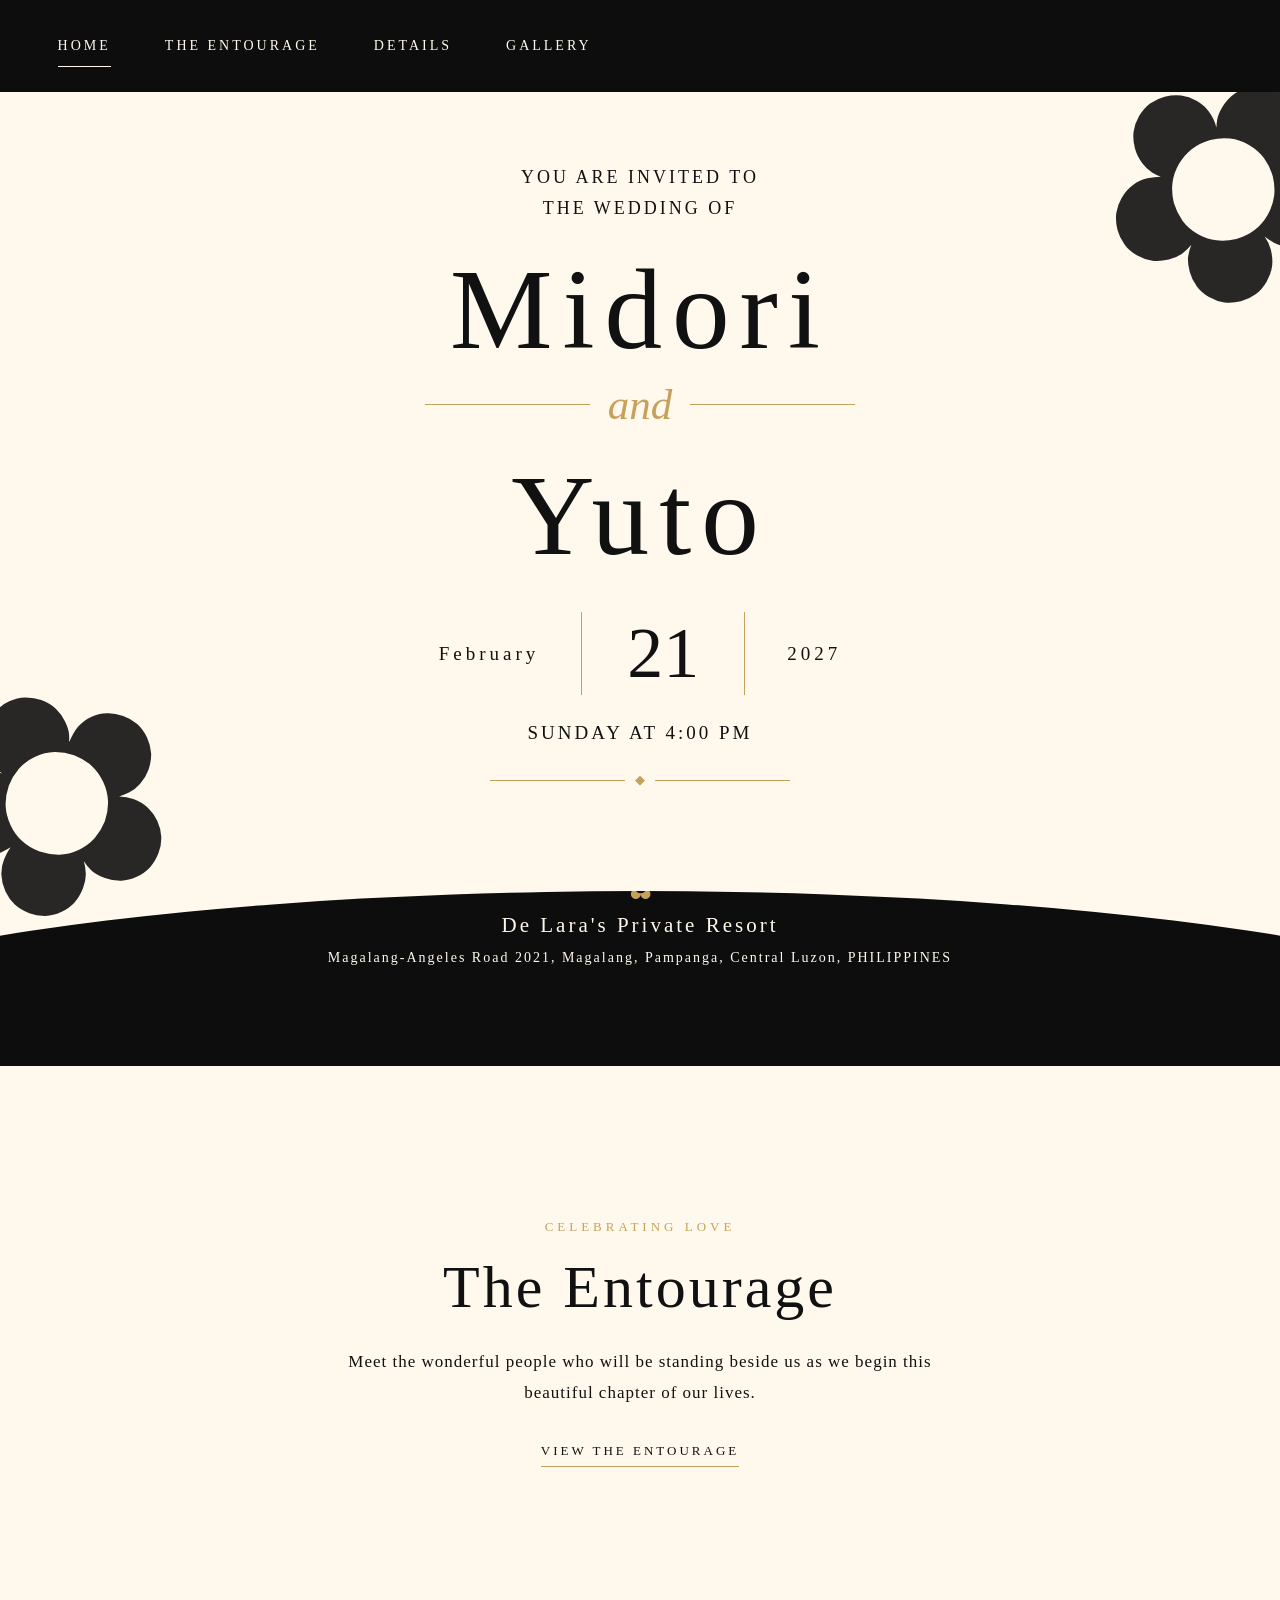
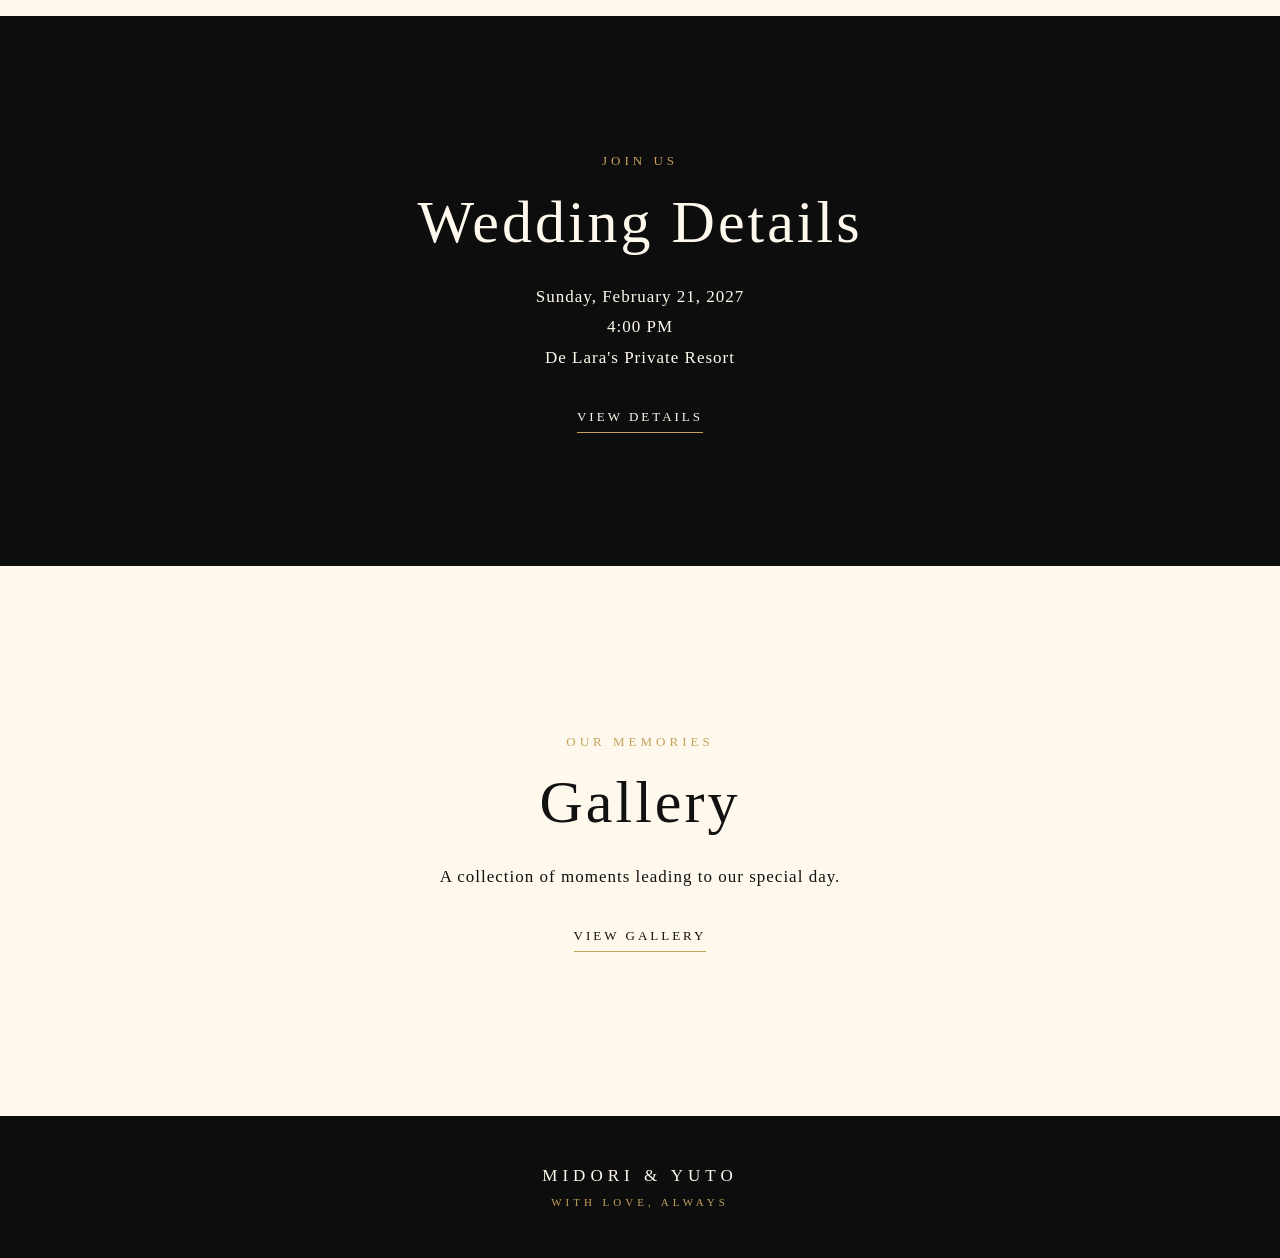
==== index.html @ 74cc9cc7 "Add files via upload" ====
<!DOCTYPE html>
<html lang="en">
<head>
    <meta charset="UTF-8">
    <meta name="viewport" content="width=device-width, initial-scale=1.0">

    <title>Midori and Yuto</title>

    <link rel="stylesheet" href="style.css">
    <link rel="icon" type="image/png" href="midologo.jpg">
</head>

<body>

    <!-- ================= NAVIGATION ================= -->

    <header class="navbar">

        <nav class="nav-links">

            <a href="index.html" class="active">
                HOME
            </a>

            <a href="entourage.html">
                THE ENTOURAGE
            </a>

            <a href="details.html">
                DETAILS
            </a>

            <a href="gallery.html">
                GALLERY
            </a>

        </nav>

    </header>


    <!-- ================= HERO SECTION ================= -->

    <main>

        <section class="hero">

            <!-- Decorative Flowers -->

            <div class="flower flower-left">
                ✿
            </div>

            <div class="flower flower-right">
                ✿
            </div>


            <div class="hero-content">

                <p class="small-heading">
                    YOU ARE INVITED TO
                </p>

                <p class="small-heading">
                    THE WEDDING OF
                </p>


                <h1>
                    Midori
                </h1>


                <div class="and-container">

                    <span class="line"></span>

                    <span class="and">
                        and
                    </span>

                    <span class="line"></span>

                </div>


                <h1>
                    Yuto
                </h1>


                <!-- DATE -->

                <div class="date">

                    <div class="date-side">
                        February
                    </div>

                    <div class="date-number">
                        21
                    </div>

                    <div class="date-side">
                        2027
                    </div>

                </div>


                <p class="day">
                    SUNDAY AT 4:00 PM
                </p>


                <div class="gold-divider">
                    <span>◆</span>
                </div>

            </div>


            <!-- ================= VENUE ================= -->

            <section class="venue">

                <div class="venue-decoration">
                    ✿
                </div>

                <h2>
                    De Lara's Private Resort
                </h2>

                <p>
                    Magalang-Angeles Road 2021,
                    Magalang, Pampanga, Central Luzon, PHILIPPINES
                </p>

            </section>

        </section>


        <!-- ================= OUR STORY / PREVIEW ================= -->

        <section class="content-section">

            <p class="section-label">
                CELEBRATING LOVE
            </p>

            <h2>
                The Entourage
            </h2>

            <p>
                Meet the wonderful people who will be
                standing beside us as we begin this
                beautiful chapter of our lives.
            </p>

            <a href="entourage.html" class="text-button">
                VIEW THE ENTOURAGE
            </a>

        </section>


        <!-- ================= DETAILS ================= -->

        <section class="content-section dark-section">

            <p class="section-label">
                JOIN US
            </p>

            <h2>
                Wedding Details
            </h2>

            <p>
                Sunday, February 21, 2027
                <br>
                4:00 PM
                <br>
                De Lara's Private Resort
            </p>

            <a href="details.html" class="text-button">
                VIEW DETAILS
            </a>

        </section>


        <!-- ================= GALLERY ================= -->

        <section class="content-section">

            <p class="section-label">
                OUR MEMORIES
            </p>

            <h2>
                Gallery
            </h2>

            <p>
                A collection of moments leading
                to our special day.
            </p>

            <a href="gallery.html" class="text-button">
                VIEW GALLERY
            </a>

        </section>

    </main>


    <!-- ================= FOOTER ================= -->

    <footer>

        <p>
            MIDORI & YUTO
        </p>

        <span>
            WITH LOVE, ALWAYS
        </span>

    </footer>


    <script src="script.js"></script>

</body>
</html>
---- style.css ----
/* =========================================
   GLOBAL
========================================= */

* {
    margin: 0;
    padding: 0;
    box-sizing: border-box;
}

html {
    scroll-behavior: smooth;
}

body {
    background: #FFF9ED;
    color: #111111;
    font-family: Georgia, "Times New Roman", serif;
}

a {
    text-decoration: none;
    color: inherit;
}


/* =========================================
   NAVIGATION
========================================= */

.navbar {
    height: 92px;
    background: #0D0D0D;

    display: flex;
    align-items: center;

    padding: 0 4.5%;

    position: relative;
    z-index: 100;
}

.nav-links {
    display: flex;
    align-items: center;
    gap: 54px;
}

.nav-links a {
    color: #FFF9ED;

    font-size: 14px;
    letter-spacing: 3px;

    position: relative;

    transition: 0.3s ease;
}

.nav-links a:hover {
    color: #C6A15B;
}

.nav-links a.active::after {
    content: "";

    position: absolute;

    left: 0;
    right: 0;

    bottom: -13px;

    height: 1px;

    background: #FFF9ED;
}


/* =========================================
   MENU BUTTON
========================================= */

.menu-button {
    margin-left: auto;

    width: 49px;
    height: 49px;

    border: 1px solid #C6A15B;
    border-radius: 50%;

    background: transparent;

    display: flex;
    flex-direction: column;

    justify-content: center;
    align-items: center;

    gap: 5px;

    cursor: pointer;
}

.menu-button span {
    display: block;

    width: 17px;
    height: 1px;

    background: #FFF9ED;
}


/* =========================================
   HERO
========================================= */

.hero {
    min-height: calc(100vh - 92px);

    background: #FFF9ED;

    position: relative;

    overflow: hidden;

    display: flex;
    flex-direction: column;
}


/* =========================================
   HERO CONTENT
========================================= */

.hero-content {
    text-align: center;

    padding-top: 70px;

    position: relative;
    z-index: 5;
}

.small-heading {
    font-size: 18px;

    letter-spacing: 3px;

    line-height: 1.7;
}

.hero h1 {
    font-size: clamp(70px, 9vw, 120px);

    font-weight: 400;

    letter-spacing: 10px;

    margin: 32px 0 12px;

    line-height: 0.95;
}


/* =========================================
   AND
========================================= */

.and-container {
    display: flex;

    justify-content: center;
    align-items: center;

    gap: 18px;

    margin: 15px auto;
}

.line {
    width: 165px;

    height: 1px;

    background: #C6A15B;
}

.and {
    color: #C6A15B;

    font-family: cursive;

    font-size: 43px;

    font-style: italic;
}


/* =========================================
   DATE
========================================= */

.date {
    display: flex;

    justify-content: center;
    align-items: center;

    margin-top: 42px;

    gap: 42px;
}

.date-side {
    font-size: 19px;

    letter-spacing: 4px;
}

.date-number {
    font-size: 72px;

    font-weight: 400;

    padding: 0 45px;

    border-left: 1px solid #C6A15B;
    border-right: 1px solid #C6A15B;
}

.day {
    margin-top: 27px;

    font-size: 19px;

    letter-spacing: 3px;
}


/* =========================================
   DIVIDER
========================================= */

.gold-divider {
    display: flex;

    align-items: center;
    justify-content: center;

    gap: 10px;

    margin: 28px auto;

    width: 300px;
}

.gold-divider::before,
.gold-divider::after {
    content: "";

    height: 1px;

    flex: 1;

    background: #C6A15B;
}

.gold-divider span {
    color: #C6A15B;

    font-size: 13px;
}


/* =========================================
   FLOWER DECORATIONS
========================================= */

.flower {
    position: absolute;

    color: #111111;

    font-family: Georgia, serif;

    z-index: 2;

    opacity: 0.9;

    pointer-events: none;
}

.flower-left {
    left: -70px;
    bottom: 90px;

    font-size: 300px;

    transform: rotate(-25deg);
}

.flower-right {
    right: -70px;
    top: -80px;

    font-size: 300px;

    transform: rotate(30deg);
}


/* =========================================
   VENUE
========================================= */

.venue {
    margin-top: auto;

    background: #0D0D0D;

    color: #FFF9ED;

    text-align: center;

    min-height: 250px;

    padding: 50px 20px 60px;

    position: relative;

    border-top: 1px solid #C6A15B;

    clip-path: ellipse(75% 70% at 50% 100%);
}

.venue-decoration {
    color: #C6A15B;

    font-size: 35px;

    margin-bottom: 5px;
}

.venue h2 {
    font-size: 21px;

    font-weight: 400;

    letter-spacing: 3px;

    margin-bottom: 12px;
}

.venue p {
    font-size: 14px;

    letter-spacing: 2px;

    margin-bottom: 24px;
}


/* =========================================
   RSVP BUTTON
========================================= */

.rsvp-button {
    display: inline-block;

    padding: 13px 75px;

    border: 1px solid #C6A15B;

    color: #C6A15B;

    font-size: 16px;

    letter-spacing: 3px;

    transition: all 0.3s ease;
}

.rsvp-button:hover {
    background: #C6A15B;

    color: #0D0D0D;
}


/* =========================================
   CONTENT SECTIONS
========================================= */

.content-section {
    min-height: 550px;

    display: flex;

    flex-direction: column;

    justify-content: center;
    align-items: center;

    text-align: center;

    padding: 80px 20px;

    background: #FFF9ED;
}

.content-section h2 {
    font-size: 60px;

    font-weight: 400;

    letter-spacing: 3px;

    margin: 15px 0 25px;
}

.content-section p {
    max-width: 600px;

    font-size: 17px;

    line-height: 1.8;

    letter-spacing: 1px;
}

.section-label {
    color: #C6A15B;

    font-size: 13px !important;

    letter-spacing: 4px !important;
}

.dark-section {
    background: #0D0D0D;

    color: #FFF9ED;
}

.dark-section .section-label {
    color: #C6A15B;
}


/* =========================================
   TEXT BUTTON
========================================= */

.text-button {
    margin-top: 35px;

    border-bottom: 1px solid #C6A15B;

    padding-bottom: 7px;

    color: #111111;

    font-size: 13px;

    letter-spacing: 3px;

    transition: 0.3s;
}

.dark-section .text-button {
    color: #FFF9ED;
}

.text-button:hover {
    color: #C6A15B;
}


/* =========================================
   FOOTER
========================================= */

footer {
    background: #0D0D0D;

    color: #FFF9ED;

    text-align: center;

    padding: 50px 20px;
}

footer p {
    letter-spacing: 5px;

    font-size: 17px;
}

footer span {
    display: block;

    color: #C6A15B;

    font-size: 11px;

    letter-spacing: 4px;

    margin-top: 10px;
}


/* =========================================
   MOBILE
========================================= */

@media (max-width: 800px) {

    .navbar {
        height: 75px;
    }

    .nav-links {
        display: none;

        position: absolute;

        top: 75px;
        left: 0;
        right: 0;

        background: #0D0D0D;

        flex-direction: column;

        padding: 30px;

        gap: 25px;
    }

    .nav-links.show {
        display: flex;
    }

    .hero-content {
        padding-top: 50px;
    }

    .hero h1 {
        font-size: 55px;

        letter-spacing: 5px;
    }

    .small-heading {
        font-size: 13px;

        letter-spacing: 2px;
    }

    .line {
        width: 70px;
    }

    .and {
        font-size: 32px;
    }

    .date {
        gap: 15px;
    }

    .date-number {
        font-size: 50px;

        padding: 0 20px;
    }

    .date-side {
        font-size: 13px;

        letter-spacing: 2px;
    }

    .day {
        font-size: 13px;
    }

    .flower-left,
    .flower-right {
        opacity: 0.25;

        font-size: 180px;
    }

    .venue {
        clip-path: none;

        min-height: 270px;
    }

    .content-section h2 {
        font-size: 43px;
    }

    .rsvp-button {
        padding: 13px 45px;
    }
}

/* =========================================
   ENTOURAGE PAGE
========================================= */

.entourage-intro {
    min-height: 430px;
}


/* =========================================
   ENTOURAGE SECTIONS
========================================= */

.entourage-list-section {

    background: #FFF9ED;

    padding: 90px 8% 100px;

    text-align: center;

}


/* =========================================
   DARK SECTION
========================================= */

.dark-entourage {

    background: #0D0D0D;

    color: #FFF9ED;

}


/* =========================================
   SECTION HEADING
========================================= */

.entourage-heading {

    display: flex;

    align-items: center;

    justify-content: center;

    gap: 25px;

    margin-bottom: 60px;

}


.entourage-heading h3 {

    font-size: 27px;

    font-weight: 400;

    letter-spacing: 3px;

    text-transform: uppercase;

}


.heading-line {

    width: 100px;

    height: 1px;

    background: #C6A15B;

}


/* =========================================
   PRINCIPAL SPONSORS
========================================= */

.sponsors-list {

    max-width: 850px;

    margin: 0 auto;

    display: grid;

    grid-template-columns:
        repeat(2, 1fr);

    column-gap: 100px;

    row-gap: 35px;

}


.sponsor-group {

    display: flex;

    align-items: baseline;

    justify-content: center;

    gap: 12px;

    padding-bottom: 12px;

    border-bottom: 1px solid
                rgba(198, 161, 91, 0.35);

}


.sponsor-title {

    font-size: 14px;

    color: #C6A15B;

    letter-spacing: 2px;

    min-width: 42px;

}


.sponsor-name {

    font-size: 18px;

    letter-spacing: 1.5px;

}


/* =========================================
   GROOMSMEN / BRIDESMAIDS
========================================= */

.party-grid {

    max-width: 850px;

    margin: 0 auto;

    display: grid;

    grid-template-columns:
        repeat(2, 1fr);

    gap: 100px;

}


.party-column h4 {

    color: #C6A15B;

    font-size: 16px;

    font-weight: 400;

    letter-spacing: 4px;

    text-transform: uppercase;

    margin-bottom: 30px;

}


.party-column ul {

    list-style: none;

    padding: 0;

    margin: 0;

}


.party-column li {

    font-size: 18px;

    letter-spacing: 1.5px;

    padding: 13px 0;

    border-bottom: 1px solid
                rgba(198, 161, 91, 0.3);

}


/* =========================================
   FLOWER GIRL / BOY
========================================= */

.single-list {

    max-width: 600px;

    margin: 0 auto;

}


.single-list p {

    font-size: 19px;

    letter-spacing: 2px;

    padding: 15px 0;

}


.single-list p + p {

    border-top: 1px solid
                rgba(198, 161, 91, 0.35);

}


/* =========================================
   MOBILE
========================================= */

@media (max-width: 700px) {


    .entourage-list-section {

        padding: 70px 25px;

    }


    .entourage-heading {

        gap: 12px;

        margin-bottom: 40px;

    }


    .entourage-heading h3 {

        font-size: 18px;

        letter-spacing: 2px;

    }


    .heading-line {

        width: 45px;

    }


    .sponsors-list {

        grid-template-columns: 1fr;

        gap: 20px;

    }


    .party-grid {

        grid-template-columns: 1fr;

        gap: 60px;

    }


    .sponsor-name {

        font-size: 16px;

    }


    .party-column li {

        font-size: 16px;

    }


    .single-list p {

        font-size: 17px;

    }

}

/* =========================================
   DETAILS PAGE
========================================= */

.details-intro {
    min-height: 430px;
}


/* =========================================
   DETAILS SECTIONS
========================================= */

.details-section {

    background: #FFF9ED;

    padding: 90px 8% 100px;

    text-align: center;

}


/* =========================================
   DARK DETAILS SECTION
========================================= */

.dark-details {

    background: #0D0D0D;

    color: #FFF9ED;

}


/* =========================================
   DETAILS HEADING
========================================= */

.details-heading {

    display: flex;

    align-items: center;

    justify-content: center;

    gap: 25px;

    margin-bottom: 65px;

}


.details-heading h3 {

    font-size: 27px;

    font-weight: 400;

    letter-spacing: 4px;

    text-transform: uppercase;

}


.details-heading span {

    width: 100px;

    height: 1px;

    background: #C6A15B;

}


/* =========================================
   WEDDING DETAILS GRID
========================================= */

.details-grid {

    max-width: 1000px;

    margin: 0 auto;

    display: grid;

    grid-template-columns:
        repeat(3, 1fr);

    gap: 40px;

}


.detail-item {

    padding: 25px;

}


.detail-icon {

    color: #C6A15B;

    font-size: 12px;

    margin-bottom: 22px;

}


.detail-label {

    color: #C6A15B;

    font-size: 12px;

    letter-spacing: 4px;

    margin-bottom: 15px;

}


.detail-item h4 {

    font-size: 22px;

    font-weight: 400;

    letter-spacing: 1px;

    margin-bottom: 10px;

}


.detail-item p:last-child {

    font-size: 15px;

    letter-spacing: 1px;

    line-height: 1.7;

}


/* =========================================
   VENUE
========================================= */

.venue-details {

    max-width: 700px;

    margin: 0 auto;

}


.venue-symbol {

    color: #C6A15B;

    font-size: 38px;

    margin-bottom: 20px;

}


.venue-details h4 {

    font-size: 34px;

    font-weight: 400;

    letter-spacing: 2px;

    margin-bottom: 25px;

}


.venue-address {

    font-size: 16px;

    line-height: 2;

    letter-spacing: 1.5px;

}


.venue-note {

    max-width: 550px;

    margin: 30px auto;

    font-size: 15px;

    line-height: 1.8;

    color: #ddd;

}


/* =========================================
   MAP BUTTON
========================================= */

.map-button {

    display: inline-block;

    margin-top: 15px;

    padding: 14px 45px;

    border: 1px solid #C6A15B;

    color: #C6A15B;

    font-size: 12px;

    letter-spacing: 3px;

    transition: all 0.3s ease;

}


.map-button:hover {

    background: #C6A15B;

    color: #0D0D0D;

}


/* =========================================
   DRESS CODE
========================================= */


/* =========================================
   DRESS CODE COLUMNS
========================================= */

.dress-columns {

    display: grid;

    grid-template-columns:
        repeat(2, 1fr);

    gap: 80px;

    margin: 55px auto 45px;

    max-width: 700px;

}


.dress-group {

    padding: 25px;

    border-top: 1px solid
                rgba(198, 161, 91, 0.5);

    border-bottom: 1px solid
                rgba(198, 161, 91, 0.5);

}


.dress-group h5 {

    color: #C6A15B;

    font-size: 13px;

    font-weight: 400;

    letter-spacing: 4px;

    margin-bottom: 15px;

}


.dress-group p {

    font-size: 15px;

    line-height: 1.8;

}


.dress-note {

    color: #666;

    font-size: 13px;

    font-style: italic;

    letter-spacing: 0.5px;

}


/* =========================================
   FINAL REMINDER
========================================= */

.details-reminder {

    background: #FFF9ED;

    text-align: center;

    padding: 120px 25px;

}


.details-reminder h2 {

    font-size: 55px;

    font-weight: 400;

    line-height: 1.2;

    letter-spacing: 2px;

    margin: 20px 0 30px;

}


.details-reminder > p:last-child {

    max-width: 550px;

    margin: auto;

    font-size: 16px;

    line-height: 1.8;

}


/* =========================================
   MOBILE
========================================= */

@media (max-width: 700px) {


    .details-section {

        padding: 70px 25px 80px;

    }


    .details-heading {

        gap: 12px;

        margin-bottom: 45px;

    }


    .details-heading h3 {

        font-size: 18px;

        letter-spacing: 2px;

    }


    .details-heading span {

        width: 45px;

    }


    .details-grid {

        grid-template-columns: 1fr;

        gap: 15px;

    }


    .venue-details h4 {

        font-size: 27px;

    }


    .venue-address {

        font-size: 14px;

    }


    .dress-code h4 {

        font-size: 34px;

    }


    .dress-columns {

        grid-template-columns: 1fr;

        gap: 25px;

        margin-top: 40px;

    }


    .details-reminder {

        padding: 90px 25px;

    }


    .details-reminder h2 {

        font-size: 38px;

    }

}

/* =========================================
   TROPICAL DRESS CODE
========================================= */

.dress-code-section {
    background: #FFF9ED;
}


.dress-code {
    max-width: 900px;
    margin: 0 auto;
    text-align: center;
}


.dress-symbol {
    color: #C6A15B;
    font-size: 35px;
    margin-bottom: 20px;
}


.dress-label {
    color: #C6A15B;

    font-size: 12px;

    letter-spacing: 4px;

    margin-bottom: 15px;
}


.dress-code h4 {

    font-size: 42px;

    font-weight: 400;

    letter-spacing: 3px;

    margin-bottom: 20px;

}


.dress-description {

    max-width: 650px;

    margin: 0 auto 45px;

    font-size: 16px;

    line-height: 1.8;

    letter-spacing: 0.5px;

}


/* =========================================
   DRESS CODE IMAGE
========================================= */

.dress-image {

    width: 100%;

    max-width: 850px;

    margin: 0 auto;

    overflow: hidden;

}


.dress-image img {

    display: block;

    width: 100%;

    height: auto;

    object-fit: cover;

    transition: transform 0.6s ease;

}


.dress-image:hover img {

    transform: scale(1.02);

}



/* =========================================
   MOBILE
========================================= */

@media (max-width: 700px) {

    .dress-code {

        padding: 0 5px;

    }

    .dress-code h4 {

        font-size: 32px;

        letter-spacing: 2px;

    }

    .dress-description {

        font-size: 15px;

        margin-bottom: 30px;

    }

    .dress-image {

        width: 100%;

    }

    .dress-note {

        font-size: 13px;

    }

}

/* =========================================
   GALLERY PAGE
========================================= */

.gallery-intro {
    min-height: 430px;
}


/* =========================================
   GALLERY SECTION
========================================= */

.gallery-section {

    background: #FFF9ED;

    padding: 80px 7% 110px;

}


/* =========================================
   FEATURED PHOTO
========================================= */

.gallery-feature {

    max-width: 1100px;

    margin: 0 auto 80px;

}


.gallery-item {

    display: block;

    overflow: hidden;

    background: #111;

}


.gallery-item img {

    display: block;

    width: 100%;

    height: auto;

    transition:
        transform 0.7s ease;

}


.gallery-item:hover img {

    transform: scale(1.04);

}


/* =========================================
   FEATURE IMAGE
========================================= */

.gallery-feature .gallery-item {

    max-height: 650px;

}


.gallery-feature .gallery-item img {

    width: 100%;

    max-height: 650px;

    object-fit: cover;

}


/* =========================================
   GALLERY GRID
========================================= */

.gallery-grid {

    max-width: 1100px;

    margin: 0 auto;

    display: grid;

    grid-template-columns:
        repeat(2, 1fr);

    gap: 70px 45px;

}


.gallery-card:nth-child(even) {

    margin-top: 90px;

}


.gallery-card .gallery-item {

    aspect-ratio: 4 / 5;

}


.gallery-card .gallery-item img {

    width: 100%;

    height: 100%;

    object-fit: cover;

}


/* =========================================
   GALLERY CAPTION
========================================= */

.gallery-caption {

    display: flex;

    align-items: center;

    gap: 15px;

    margin-top: 18px;

}


.gallery-caption span {

    color: #C6A15B;

    font-size: 11px;

    letter-spacing: 2px;

}


.gallery-caption p {

    margin: 0;

    font-size: 14px;

    letter-spacing: 2px;

    text-transform: uppercase;

}


/* =========================================
   FINAL MESSAGE
========================================= */

.gallery-message {

    background: #0D0D0D;

    color: #FFF9ED;

    text-align: center;

    padding: 120px 25px;

}


.gallery-message h2 {

    font-size: 55px;

    font-weight: 400;

    line-height: 1.2;

    letter-spacing: 2px;

    margin: 20px 0 30px;

}


.gallery-message > p:last-child {

    max-width: 550px;

    margin: 0 auto;

    font-size: 16px;

    line-height: 1.8;

}


/* =========================================
   LIGHTBOX
========================================= */

.lightbox-overlay {

    position: fixed;

    inset: 0;

    z-index: 9999;

    display: flex;

    align-items: center;

    justify-content: center;

    padding: 40px;

    background: rgba(0, 0, 0, 0.94);

    opacity: 0;

    visibility: hidden;

    transition:
        opacity 0.3s ease,
        visibility 0.3s ease;

}


.lightbox-overlay.show {

    opacity: 1;

    visibility: visible;

}


.lightbox-overlay img {

    max-width: 90vw;

    max-height: 90vh;

    object-fit: contain;

}


.lightbox-close {

    position: absolute;

    top: 25px;

    right: 35px;

    background: none;

    border: none;

    color: #FFF9ED;

    font-size: 45px;

    font-weight: 200;

    cursor: pointer;

    line-height: 1;

}


/* =========================================
   MOBILE
========================================= */

@media (max-width: 700px) {


    .gallery-section {

        padding: 60px 20px 80px;

    }


    .gallery-feature {

        margin-bottom: 55px;

    }


    .gallery-grid {

        grid-template-columns: 1fr;

        gap: 55px;

    }


    .gallery-card:nth-child(even) {

        margin-top: 0;

    }


    .gallery-card .gallery-item {

        aspect-ratio: 4 / 5;

    }


    .gallery-caption {

        margin-top: 14px;

    }


    .gallery-message {

        padding: 90px 25px;

    }


    .gallery-message h2 {

        font-size: 38px;

    }


    .lightbox-overlay {

        padding: 20px;

    }


    .lightbox-overlay img {

        max-width: 95vw;

        max-height: 85vh;

    }


    .lightbox-close {

        top: 15px;

        right: 20px;

        font-size: 38px;

    }

}
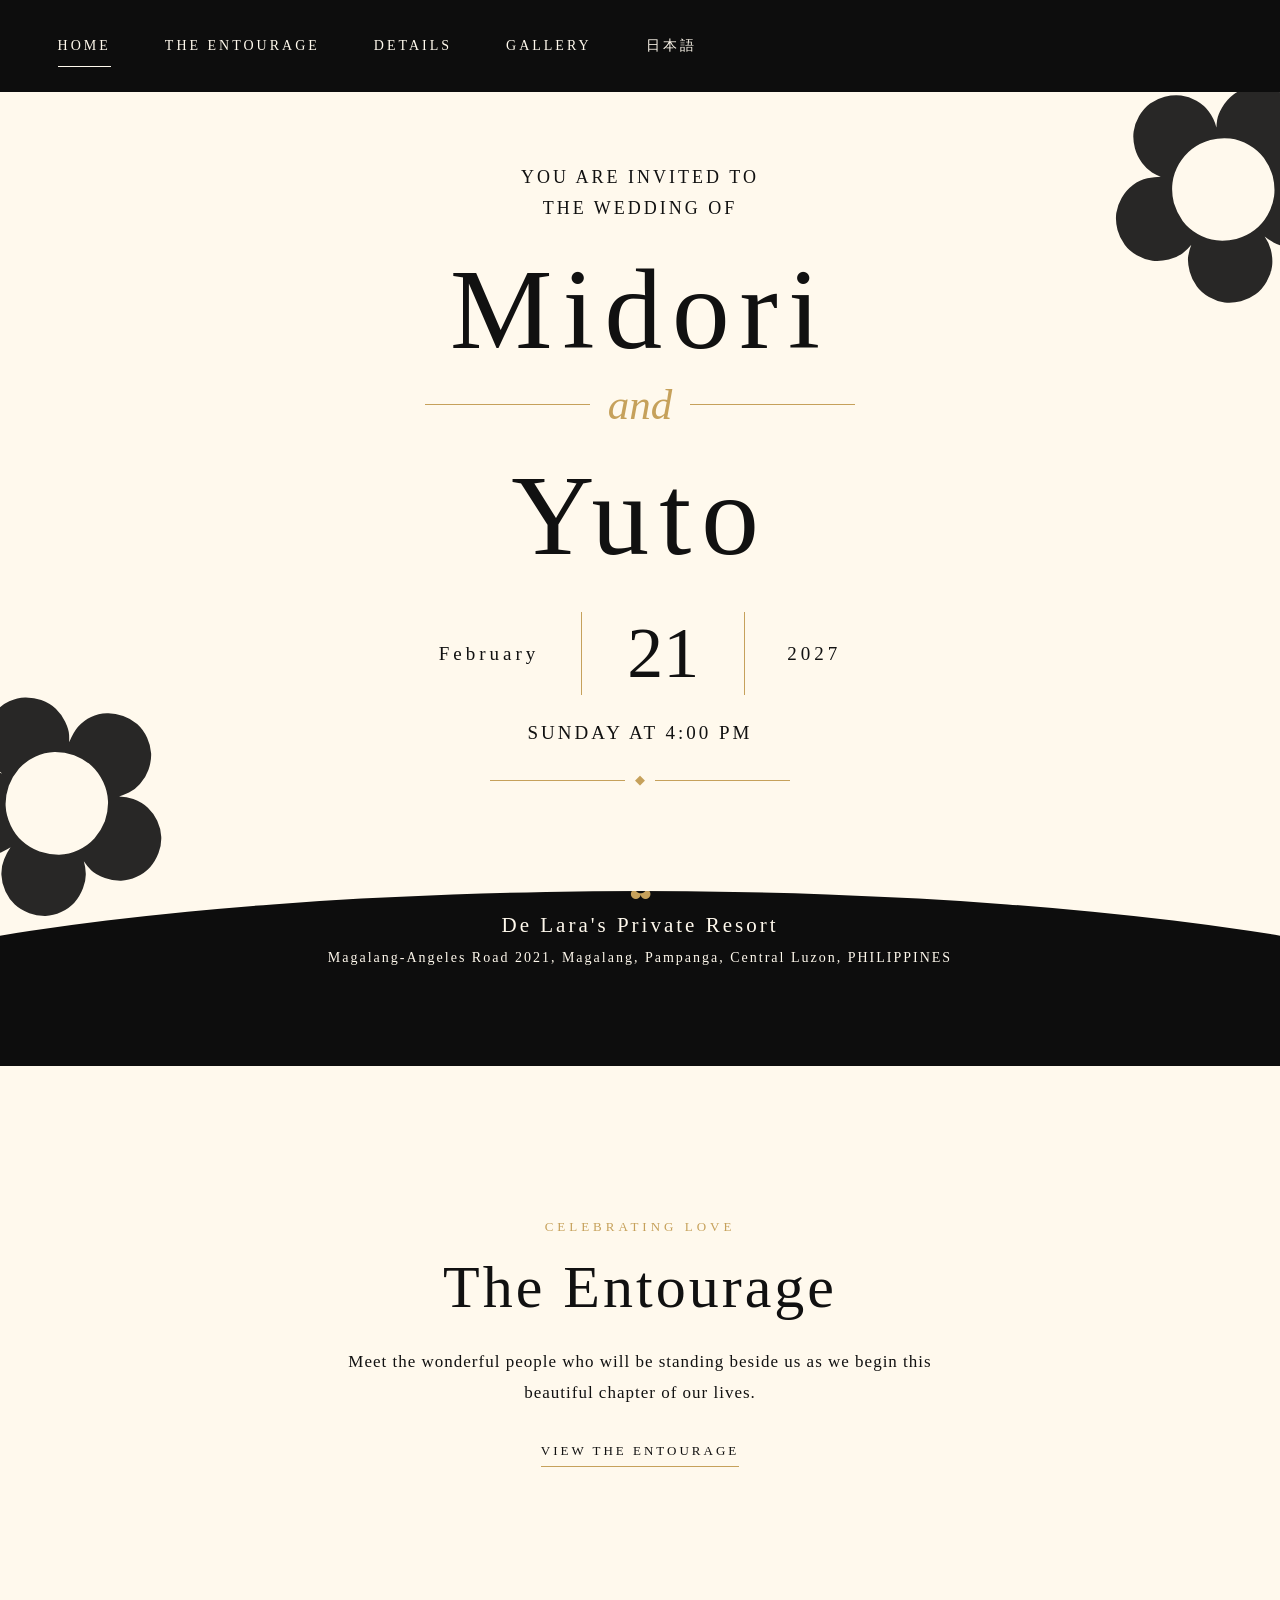
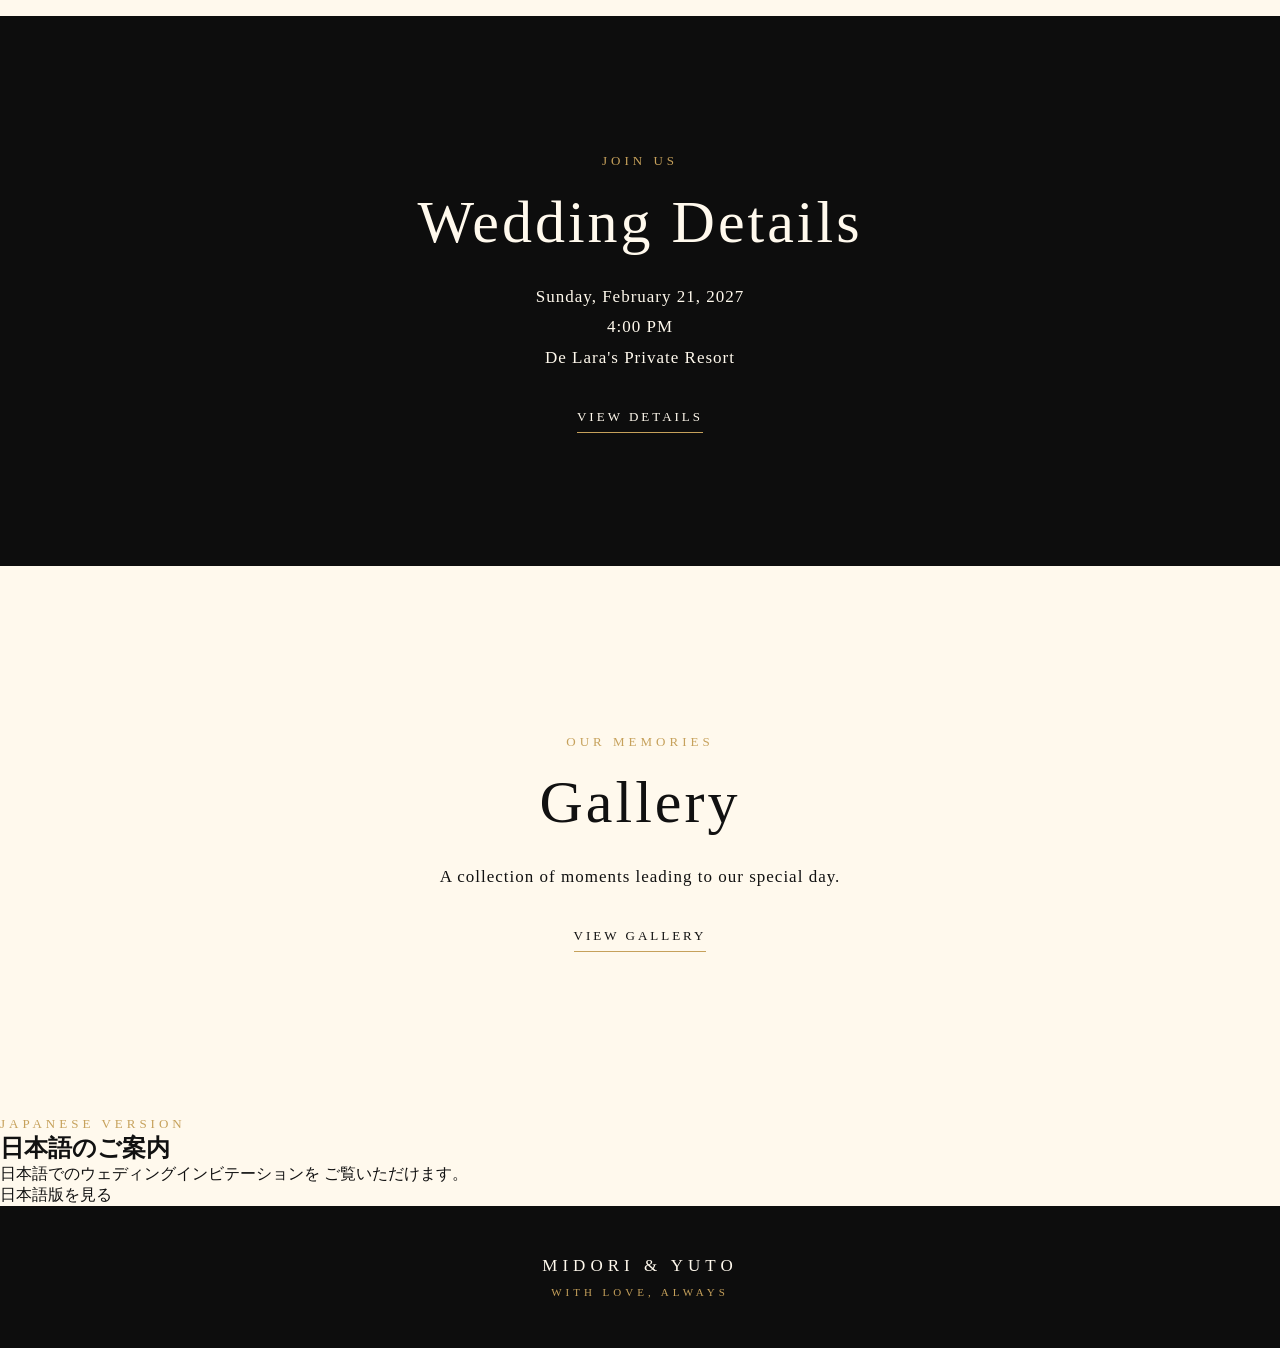
==== commit 7bc38a38: "Add files via upload" ====
--- a/index.html
+++ b/index.html
@@ -12,7 +12,6 @@
 
 <body>
 
-    <!-- ================= NAVIGATION ================= -->
 
     <header class="navbar">
 
@@ -34,18 +33,20 @@
                 GALLERY
             </a>
 
+            <a href="japanese.html" class="language-link">
+                日本語
+            </a>
+
         </nav>
 
     </header>
 
 
-    <!-- ================= HERO SECTION ================= -->
 
     <main>
 
         <section class="hero">
 
-            <!-- Decorative Flowers -->
 
             <div class="flower flower-left">
                 ✿
@@ -121,8 +122,6 @@
             </div>
 
 
-            <!-- ================= VENUE ================= -->
-
             <section class="venue">
 
                 <div class="venue-decoration">
@@ -142,8 +141,6 @@
 
         </section>
 
-
-        <!-- ================= OUR STORY / PREVIEW ================= -->
 
         <section class="content-section">
 
@@ -167,8 +164,6 @@
 
         </section>
 
-
-        <!-- ================= DETAILS ================= -->
 
         <section class="content-section dark-section">
 
@@ -194,9 +189,7 @@
 
         </section>
 
-
-        <!-- ================= GALLERY ================= -->
-
+        
         <section class="content-section">
 
             <p class="section-label">
@@ -218,10 +211,34 @@
 
         </section>
 
+
+<section class="japanese-section">
+
+    <div class="japanese-content">
+
+        <p class="section-label">
+            JAPANESE VERSION
+        </p>
+
+        <h2>
+            日本語のご案内
+        </h2>
+
+        <p>
+            日本語でのウェディングインビテーションを
+            ご覧いただけます。
+        </p>
+
+        <a href="japanese.html" class="japanese-button">
+            日本語版を見る
+        </a>
+
+    </div>
+
+</section>
+
     </main>
 
-
-    <!-- ================= FOOTER ================= -->
 
     <footer>
 
